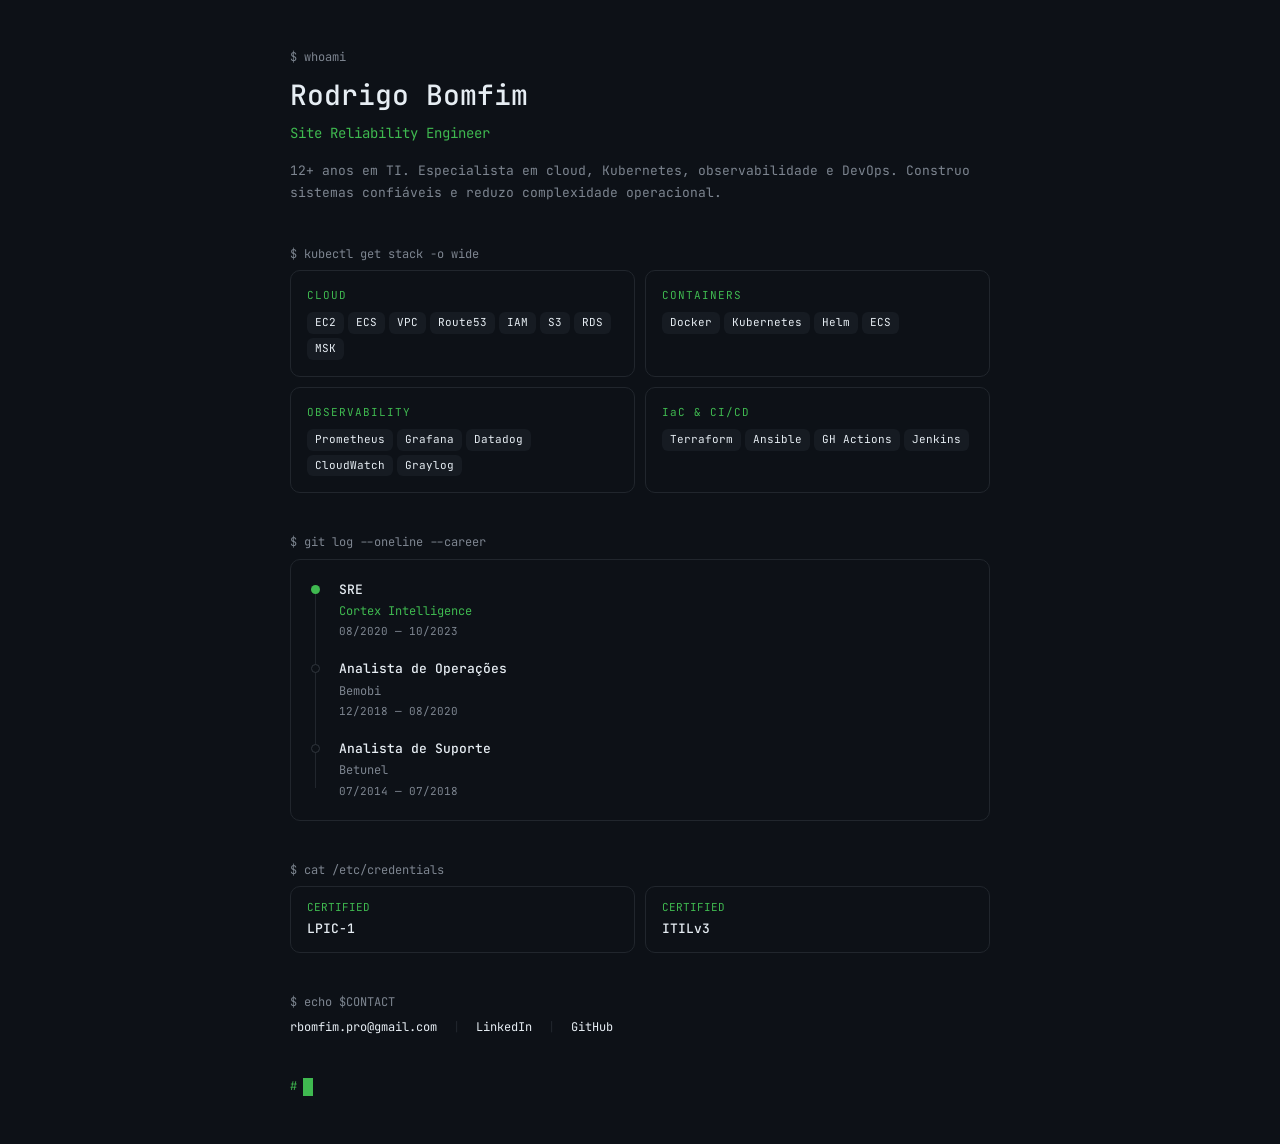
==== index.html @ e8c25f3b "feat: add portfolio initial implementation Site pessoal SRE baseado no protótipo aprovado, com HTML " ====
<!DOCTYPE html>
<html lang="pt-BR">
<head>
  <meta charset="UTF-8">
  <meta name="viewport" content="width=device-width, initial-scale=1.0">
  <meta name="description" content="Rodrigo Bomfim — Site Reliability Engineer. 12+ anos em TI, especialista em cloud, Kubernetes, observabilidade e DevOps.">
  <meta property="og:title" content="Rodrigo Bomfim — SRE">
  <meta property="og:description" content="12+ anos em TI. Especialista em cloud, Kubernetes, observabilidade e DevOps.">
  <meta property="og:type" content="website">
  <title>Rodrigo Bomfim — SRE</title>
  <link rel="icon" type="image/svg+xml" href="assets/favicon.svg">
  <link rel="preconnect" href="https://fonts.googleapis.com">
  <link rel="preconnect" href="https://fonts.gstatic.com" crossorigin>
  <link rel="stylesheet" href="https://fonts.googleapis.com/css2?family=JetBrains+Mono:wght@400;500&display=swap">
  <link rel="stylesheet" href="css/style.css">
</head>
<body>
  <div class="container">

    <header class="section" aria-label="Apresentação">
      <p class="cmd">$ whoami</p>
      <h1>Rodrigo Bomfim</h1>
      <p class="subtitle">Site Reliability Engineer</p>
      <p class="bio">12+ anos em TI. Especialista em cloud, Kubernetes, observabilidade e DevOps. Construo sistemas confiáveis e reduzo complexidade operacional.</p>
    </header>

    <main>

      <section class="section" aria-label="Stack tecnológica">
        <p class="cmd">$ kubectl get stack -o wide</p>
        <div class="stack-grid">
          <div class="stack-card">
            <p class="stack-label">CLOUD</p>
            <ul class="tags" role="list">
              <li class="tag">EC2</li>
              <li class="tag">ECS</li>
              <li class="tag">VPC</li>
              <li class="tag">Route53</li>
              <li class="tag">IAM</li>
              <li class="tag">S3</li>
              <li class="tag">RDS</li>
              <li class="tag">MSK</li>
            </ul>
          </div>
          <div class="stack-card">
            <p class="stack-label">CONTAINERS</p>
            <ul class="tags" role="list">
              <li class="tag">Docker</li>
              <li class="tag">Kubernetes</li>
              <li class="tag">Helm</li>
              <li class="tag">ECS</li>
            </ul>
          </div>
          <div class="stack-card">
            <p class="stack-label">OBSERVABILITY</p>
            <ul class="tags" role="list">
              <li class="tag">Prometheus</li>
              <li class="tag">Grafana</li>
              <li class="tag">Datadog</li>
              <li class="tag">CloudWatch</li>
              <li class="tag">Graylog</li>
            </ul>
          </div>
          <div class="stack-card">
            <p class="stack-label">IaC &amp; CI/CD</p>
            <ul class="tags" role="list">
              <li class="tag">Terraform</li>
              <li class="tag">Ansible</li>
              <li class="tag">GH Actions</li>
              <li class="tag">Jenkins</li>
            </ul>
          </div>
        </div>
      </section>

      <section class="section" aria-label="Experiência profissional">
        <p class="cmd">$ git log --oneline --career</p>
        <div class="timeline-card">
          <div class="timeline-line" aria-hidden="true"></div>
          <div class="timeline-item">
            <div class="timeline-dot active" aria-hidden="true"></div>
            <p class="timeline-title">SRE</p>
            <p class="timeline-company">Cortex Intelligence</p>
            <p class="timeline-date">08/2020 — 10/2023</p>
          </div>
          <div class="timeline-item">
            <div class="timeline-dot past" aria-hidden="true"></div>
            <p class="timeline-title">Analista de Operações</p>
            <p class="timeline-company timeline-company--past">Bemobi</p>
            <p class="timeline-date">12/2018 — 08/2020</p>
          </div>
          <div class="timeline-item">
            <div class="timeline-dot past" aria-hidden="true"></div>
            <p class="timeline-title">Analista de Suporte</p>
            <p class="timeline-company timeline-company--past">Betunel</p>
            <p class="timeline-date">07/2014 — 07/2018</p>
          </div>
        </div>
      </section>

      <section class="section" aria-label="Certificações">
        <p class="cmd">$ cat /etc/credentials</p>
        <div class="certs-grid">
          <div class="cert-card">
            <p class="cert-label">CERTIFIED</p>
            <p class="cert-name">LPIC-1</p>
          </div>
          <div class="cert-card">
            <p class="cert-label">CERTIFIED</p>
            <p class="cert-name">ITILv3</p>
          </div>
        </div>
      </section>

      <section class="section" aria-label="Contato">
        <p class="cmd">$ echo $CONTACT</p>
        <div class="contact-row">
          <a href="mailto:rbomfim.pro@gmail.com">rbomfim.pro@gmail.com</a>
          <span class="separator" aria-hidden="true">|</span>
          <a href="https://linkedin.com/in/rbomfimpro" target="_blank" rel="noopener noreferrer">LinkedIn</a>
          <span class="separator" aria-hidden="true">|</span>
          <a href="https://github.com/rbomfimpro" target="_blank" rel="noopener noreferrer">GitHub</a>
        </div>
      </section>

    </main>

    <footer>
      <div class="cursor-line" aria-hidden="true">
        <span class="cursor-prompt">#</span>
        <span class="cursor-block"></span>
      </div>
    </footer>

  </div>

  <script src="js/main.js" defer></script>
</body>
</html>
---- css/style.css ----
:root {
  --bg-primary:    #0d1117;
  --bg-secondary:  #161b22;
  --border:        #21262d;
  --border-muted:  #30363d;
  --text-primary:  #e6edf3;
  --text-secondary:#7d8590;
  --accent:        #3fb950;
}

@keyframes blink {
  0%, 100% { opacity: 1; }
  50%       { opacity: 0; }
}

* {
  margin: 0;
  padding: 0;
  box-sizing: border-box;
}

body {
  font-family: 'JetBrains Mono', 'Fira Code', 'SF Mono', 'Cascadia Code', 'Consolas', monospace;
  background: var(--bg-primary);
  color: var(--text-primary);
  padding: 2rem 1rem;
  line-height: 1.6;
}

.container {
  max-width: 700px;
  margin: 0 auto;
}

.cmd {
  font-size: 12px;
  color: var(--text-secondary);
  margin-bottom: 6px;
}

.section {
  margin-bottom: 2.5rem;
}

h1 {
  font-size: 28px;
  font-weight: 500;
  margin-bottom: 4px;
  color: var(--text-primary);
}

.subtitle {
  font-size: 14px;
  color: var(--accent);
  margin-bottom: 16px;
}

.bio {
  font-size: 13px;
  color: var(--text-secondary);
  line-height: 1.7;
}

/* Stack */

.stack-grid {
  display: grid;
  grid-template-columns: 1fr;
  gap: 10px;
}

.stack-card {
  border: 1px solid var(--border);
  border-radius: 10px;
  padding: 1rem;
}

.stack-label {
  font-size: 11px;
  color: var(--accent);
  letter-spacing: 1px;
  margin-bottom: 8px;
}

.tags {
  display: flex;
  flex-wrap: wrap;
  gap: 4px;
  list-style: none;
}

.tag {
  font-size: 11px;
  padding: 2px 8px;
  background: var(--bg-secondary);
  border-radius: 6px;
  color: var(--text-primary);
}

/* Timeline */

.timeline-card {
  border: 1px solid var(--border);
  border-radius: 10px;
  padding: 1.25rem;
  position: relative;
}

.timeline-line {
  position: absolute;
  left: 24px;
  top: 32px;
  bottom: 32px;
  width: 1px;
  background: var(--border);
}

.timeline-item {
  padding-left: 28px;
  position: relative;
}

.timeline-item:not(:last-child) {
  margin-bottom: 18px;
}

.timeline-dot {
  position: absolute;
  left: 0;
  top: 5px;
  width: 9px;
  height: 9px;
  border-radius: 50%;
}

.timeline-dot.active {
  background: var(--accent);
}

.timeline-dot.past {
  border: 1.5px solid var(--border-muted);
  background: var(--bg-primary);
}

.timeline-title {
  font-size: 13px;
  font-weight: 500;
  color: var(--text-primary);
}

.timeline-company {
  font-size: 12px;
  color: var(--accent);
  margin-top: 2px;
}

.timeline-company--past {
  color: var(--text-secondary);
}

.timeline-date {
  font-size: 11px;
  color: var(--text-secondary);
  margin-top: 2px;
}

/* Certifications */

.certs-grid {
  display: grid;
  grid-template-columns: 1fr;
  gap: 10px;
}

.cert-card {
  border: 1px solid var(--border);
  border-radius: 10px;
  padding: 12px 16px;
}

.cert-label {
  font-size: 11px;
  color: var(--accent);
  margin-bottom: 2px;
}

.cert-name {
  font-size: 13px;
  font-weight: 500;
  color: var(--text-primary);
}

/* Contact */

.contact-row {
  display: flex;
  flex-direction: column;
  gap: 8px;
  font-size: 12px;
  color: var(--text-primary);
}

.contact-row a {
  color: var(--text-primary);
  text-decoration: none;
}

.contact-row a:hover {
  color: var(--accent);
}

.contact-row a:focus-visible {
  color: var(--accent);
  outline: 2px solid var(--accent);
  outline-offset: 2px;
}

.separator {
  display: none;
  color: var(--border);
}

/* Footer cursor */

.cursor-line {
  display: flex;
  align-items: center;
  gap: 6px;
  margin-top: 2.5rem;
}

.cursor-prompt {
  font-size: 12px;
  color: var(--accent);
}

.cursor-block {
  display: inline-block;
  width: 10px;
  height: 18px;
  background: var(--accent);
  animation: blink 1s step-end infinite;
}

/* Responsive */

@media (min-width: 600px) {
  body {
    padding: 3rem 2rem;
  }

  .stack-grid,
  .certs-grid {
    grid-template-columns: 1fr 1fr;
  }

  .contact-row {
    flex-direction: row;
    gap: 16px;
  }

  .separator {
    display: inline;
  }
}

/* Acessibilidade: respeita preferência por menos animações */

@media (prefers-reduced-motion: reduce) {
  .cursor-block {
    animation: none;
  }
}
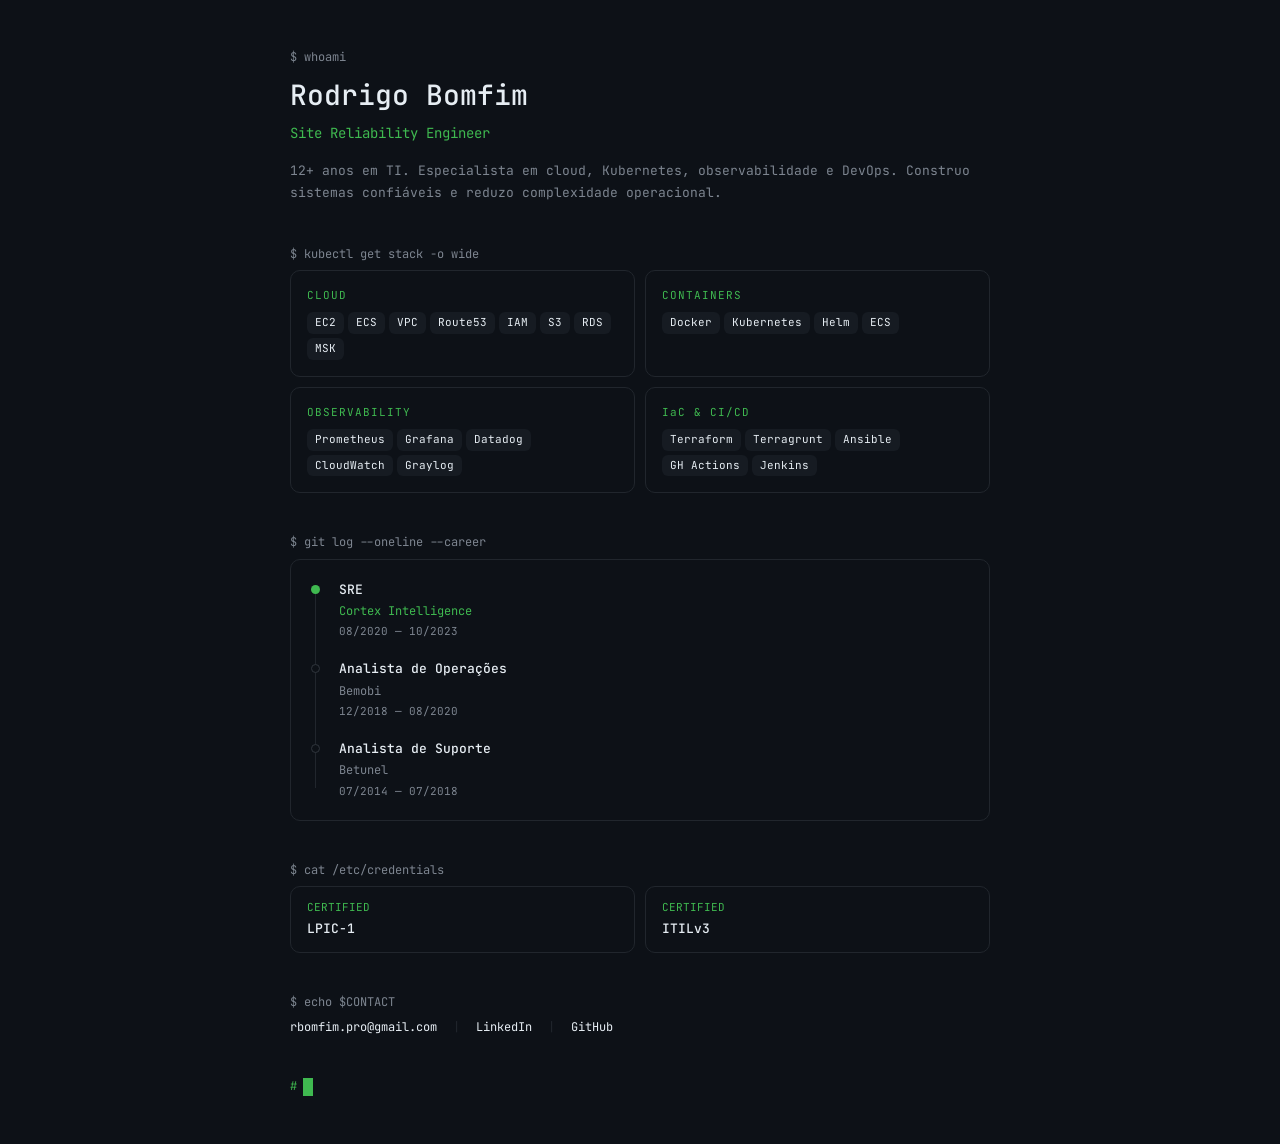
==== commit abaf0519: "feat: separar dados em data.js e corrigir acessibilidade WCAG AA - Extrai todo o conteúdo do site pa" ====
--- a/index.html
+++ b/index.html
@@ -15,112 +15,40 @@
   <link rel="stylesheet" href="css/style.css">
 </head>
 <body>
+  <a href="#main-content" class="skip-link">Ir para o conteúdo principal</a>
+
+  <noscript>
+    <div class="noscript-warning">JavaScript é necessário para exibir este site. Habilite o JavaScript no seu navegador.</div>
+  </noscript>
+
   <div class="container">
 
-    <header class="section" aria-label="Apresentação">
-      <p class="cmd">$ whoami</p>
-      <h1>Rodrigo Bomfim</h1>
-      <p class="subtitle">Site Reliability Engineer</p>
-      <p class="bio">12+ anos em TI. Especialista em cloud, Kubernetes, observabilidade e DevOps. Construo sistemas confiáveis e reduzo complexidade operacional.</p>
-    </header>
+    <header class="section" aria-label="Apresentação"></header>
 
-    <main>
+    <main id="main-content">
 
       <section class="section" aria-label="Stack tecnológica">
-        <p class="cmd">$ kubectl get stack -o wide</p>
-        <div class="stack-grid">
-          <div class="stack-card">
-            <p class="stack-label">CLOUD</p>
-            <ul class="tags" role="list">
-              <li class="tag">EC2</li>
-              <li class="tag">ECS</li>
-              <li class="tag">VPC</li>
-              <li class="tag">Route53</li>
-              <li class="tag">IAM</li>
-              <li class="tag">S3</li>
-              <li class="tag">RDS</li>
-              <li class="tag">MSK</li>
-            </ul>
-          </div>
-          <div class="stack-card">
-            <p class="stack-label">CONTAINERS</p>
-            <ul class="tags" role="list">
-              <li class="tag">Docker</li>
-              <li class="tag">Kubernetes</li>
-              <li class="tag">Helm</li>
-              <li class="tag">ECS</li>
-            </ul>
-          </div>
-          <div class="stack-card">
-            <p class="stack-label">OBSERVABILITY</p>
-            <ul class="tags" role="list">
-              <li class="tag">Prometheus</li>
-              <li class="tag">Grafana</li>
-              <li class="tag">Datadog</li>
-              <li class="tag">CloudWatch</li>
-              <li class="tag">Graylog</li>
-            </ul>
-          </div>
-          <div class="stack-card">
-            <p class="stack-label">IaC &amp; CI/CD</p>
-            <ul class="tags" role="list">
-              <li class="tag">Terraform</li>
-              <li class="tag">Ansible</li>
-              <li class="tag">GH Actions</li>
-              <li class="tag">Jenkins</li>
-            </ul>
-          </div>
-        </div>
+        <h2 class="sr-only">Stack tecnológica</h2>
+        <p class="cmd" aria-hidden="true">$ kubectl get stack -o wide</p>
+        <div class="stack-grid" id="stack-grid"></div>
       </section>
 
       <section class="section" aria-label="Experiência profissional">
-        <p class="cmd">$ git log --oneline --career</p>
-        <div class="timeline-card">
-          <div class="timeline-line" aria-hidden="true"></div>
-          <div class="timeline-item">
-            <div class="timeline-dot active" aria-hidden="true"></div>
-            <p class="timeline-title">SRE</p>
-            <p class="timeline-company">Cortex Intelligence</p>
-            <p class="timeline-date">08/2020 — 10/2023</p>
-          </div>
-          <div class="timeline-item">
-            <div class="timeline-dot past" aria-hidden="true"></div>
-            <p class="timeline-title">Analista de Operações</p>
-            <p class="timeline-company timeline-company--past">Bemobi</p>
-            <p class="timeline-date">12/2018 — 08/2020</p>
-          </div>
-          <div class="timeline-item">
-            <div class="timeline-dot past" aria-hidden="true"></div>
-            <p class="timeline-title">Analista de Suporte</p>
-            <p class="timeline-company timeline-company--past">Betunel</p>
-            <p class="timeline-date">07/2014 — 07/2018</p>
-          </div>
-        </div>
+        <h2 class="sr-only">Experiência profissional</h2>
+        <p class="cmd" aria-hidden="true">$ git log --oneline --career</p>
+        <div class="timeline-card" id="timeline-container"></div>
       </section>
 
       <section class="section" aria-label="Certificações">
-        <p class="cmd">$ cat /etc/credentials</p>
-        <div class="certs-grid">
-          <div class="cert-card">
-            <p class="cert-label">CERTIFIED</p>
-            <p class="cert-name">LPIC-1</p>
-          </div>
-          <div class="cert-card">
-            <p class="cert-label">CERTIFIED</p>
-            <p class="cert-name">ITILv3</p>
-          </div>
-        </div>
+        <h2 class="sr-only">Certificações</h2>
+        <p class="cmd" aria-hidden="true">$ cat /etc/credentials</p>
+        <div class="certs-grid" id="certs-grid"></div>
       </section>
 
       <section class="section" aria-label="Contato">
-        <p class="cmd">$ echo $CONTACT</p>
-        <div class="contact-row">
-          <a href="mailto:rbomfim.pro@gmail.com">rbomfim.pro@gmail.com</a>
-          <span class="separator" aria-hidden="true">|</span>
-          <a href="https://linkedin.com/in/rbomfimpro" target="_blank" rel="noopener noreferrer">LinkedIn</a>
-          <span class="separator" aria-hidden="true">|</span>
-          <a href="https://github.com/rbomfimpro" target="_blank" rel="noopener noreferrer">GitHub</a>
-        </div>
+        <h2 class="sr-only">Contato</h2>
+        <p class="cmd" aria-hidden="true">$ echo $CONTACT</p>
+        <div class="contact-row" id="contact-row"></div>
       </section>
 
     </main>
@@ -134,6 +62,7 @@
 
   </div>
 
-  <script src="js/main.js" defer></script>
+  <script src="js/data.js"></script>
+  <script src="js/main.js"></script>
 </body>
 </html>
--- a/css/style.css
+++ b/css/style.css
@@ -13,6 +13,40 @@
   50%       { opacity: 0; }
 }
 
+.skip-link {
+  position: absolute;
+  top: -100%;
+  left: 0;
+  padding: 8px 16px;
+  background: var(--accent);
+  color: var(--bg-primary);
+  font-size: 13px;
+  z-index: 100;
+  text-decoration: none;
+}
+
+.skip-link:focus {
+  top: 0;
+}
+
+.sr-only {
+  position: absolute;
+  width: 1px;
+  height: 1px;
+  overflow: hidden;
+  clip: rect(0 0 0 0);
+  white-space: nowrap;
+}
+
+.noscript-warning {
+  background: var(--bg-secondary);
+  border: 1px solid var(--border);
+  color: var(--text-secondary);
+  padding: 12px 16px;
+  font-size: 12px;
+  text-align: center;
+}
+
 * {
   margin: 0;
   padding: 0;
